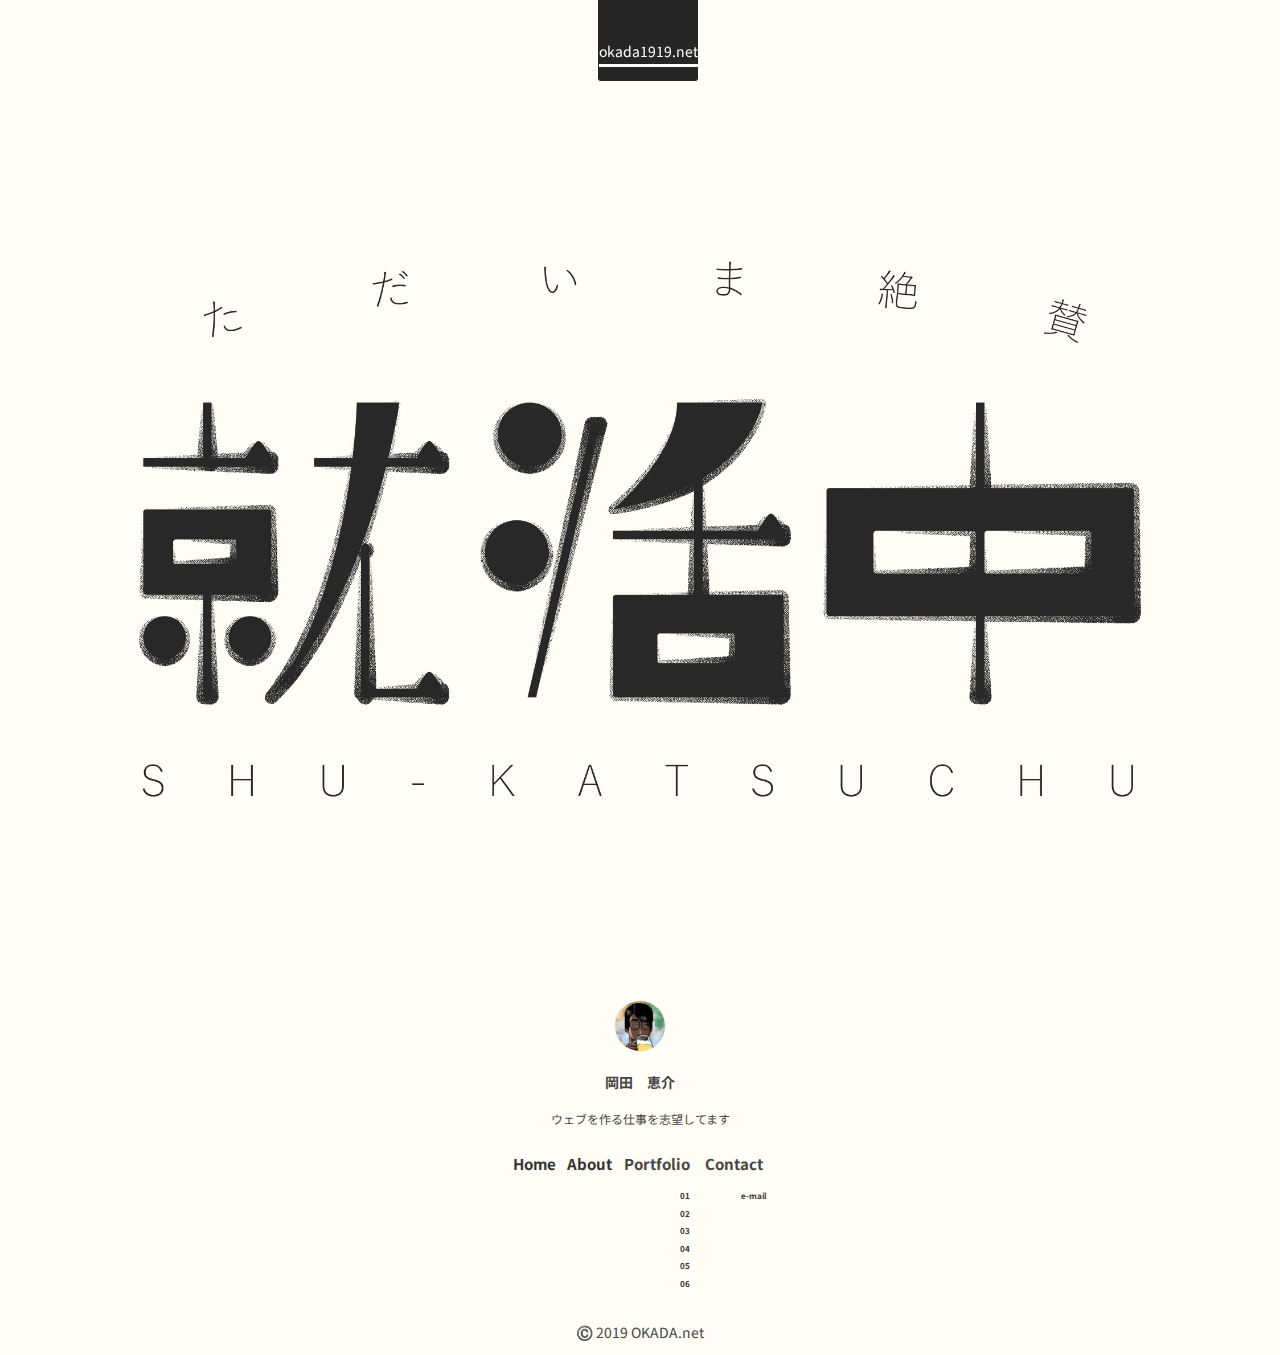
==== index.html @ 7669196c "update20191110" ====
<!DOCTYPE html>
<html lang="ja">
<head>
  <meta charset="UTF-8">
  <meta name="viewport" content="width=device-width, initial-scale=1.0">
  <meta http-equiv="X-UA-Compatible" content="ie=edge">
  <title>Document</title>
  <!--　google fontsのwebフォントへのリンク　-->
  <link href="https://fonts.googleapis.com/css?family=Noto+Sans+JP&display=swap" rel="stylesheet">
  <!--　stylesheetファイルへのリンク　-->
  <link href="style.css" rel="stylesheet">
</head>

<body>
  <header>
    <div id="site_icon">
      <span>
        <a href="https://okada1919.github.io">okada1919.net</a>
      </span>
    </div>
  </header>

  <div id="wrap">
    <div class="content">
      <section id="top">
        <img src="img/syuukatu.png" alt="ただいま、求職中！">
      </section>
      <section id="profile">
        <img class="icon" src="img/profile_1.jpg" alt="どうも僕です！">
        <h4>岡田　恵介</h4>
        <p class="caption">ウェブを作る仕事を志望してます</p>
      </section>
    </div>
    <nav>
      <section id="home">
        <h3><a href="index.html">Home</a></h3>
      </section>
      <section id="about">
        <h3><a href="about.html">About</a></h3>
      </section>
      <section id="portfolio">
        <h3>Portfolio</h3>
        <ul id="portfolio_matomari">
          <li><a href="portfolio_01.html">01</a></li>
          <li><a href="portfolio_02.html">02</a></li>
          <li><a href="portfolio_03.html">03</a></li>
          <li><a href="portfolio_04.html">04</a></li>
          <li><a href="portfolio_05.html">05</a></li>
          <li><a href="portfolio_06.html">06</a></li>
        </ul>
      </section>
      <section id="contact">
        <h3>Contact</h3>
        <ul id="contact_email">
          <li><a href="mailto:okdkisk@gmail.com">e-mail</a></li>
        </ul>
      </section>
    </nav>
  </div>

  <footer>
    <p>©️ 2019 OKADA.net</p>
  </footer>

</body>
</html>
---- style.css ----
@charset "UTF-8";

html {
  font-size: 10px;
  line-height: 1.75em;
  font-family: 'Noto Sans JP', sans-serif;
}

body {
  background: #fffdf5;
  color: #454545;
  font-size: 1.4rem;
  font-kerning: normal;
  text-align: center;
}

a {
  color: #333333;
  text-decoration: none;
}

a:visited {
  color: #333333;
}

a:hover {
  text-decoration: underline;
}

header {
  position: fixed;
  top: 0px;
  width: 100%;
  height: 2em;
  display: flex;
  flex-direction: row;
  justify-content: center;
  z-index: 1000;
}

#site_icon {
  position: absolute;
  display: flex;
  top: -8rem;
  width: 10rem;
  height: 16rem;
  color: white;
  flex-direction: row;
  justify-content: center;
  align-items: flex-end;
  border: 1px solid #fffdf5;
  background: black;
  z-index: 1000;
  border-radius: 0.25em;
  opacity: 0.85;
}

#site_icon span {
  margin-bottom: 1em;
  padding: 0.25em 0;
  border-bottom: 3px solid white;
}

#site_icon a {
  color: white;
  font-family: 'Noto Sans JP', sans-serif;
}

#wrap {
  width: 100%;
}

#top {
  margin-top: 10rem;
}

p.caption {
  font-size: 1.2rem;
}

ul {
  list-style: none;
}

nav h3 {
  font-size: 1.5rem;
}

nav li {
  font-size: 0.8rem;
}

nav {
  display: inline-block;  /*inline-blockにします*/
  font-weight: bold;  /*文字を太字に*/
}

#home {
  float: left;
  margin-right: 0.8em;
}

#about {
  float: left;
  margin-right: 0.8em;
}

#portfolio {
  float: left;
  margin-right: 0.8em;
}

#contact {
  float: left;
}

#portfolio_matomari {
  text-align: right;
}

#contact_email {
  text-align: right;
}

footer p{
  clear: left;
}

section #top {
  margin-left;
  margin-right: auto;
  max-width: 1000px;
}

#top img {
  width: 100% !important;
  height: auto !important;
  object-fit: contain;
}

section {
  align-items: center;
}

.icon {
  border-radius: 50%;
  border: 1px solid rgba(150,150,50,0.1);
}

#profile img {
  width: 5rem;
}
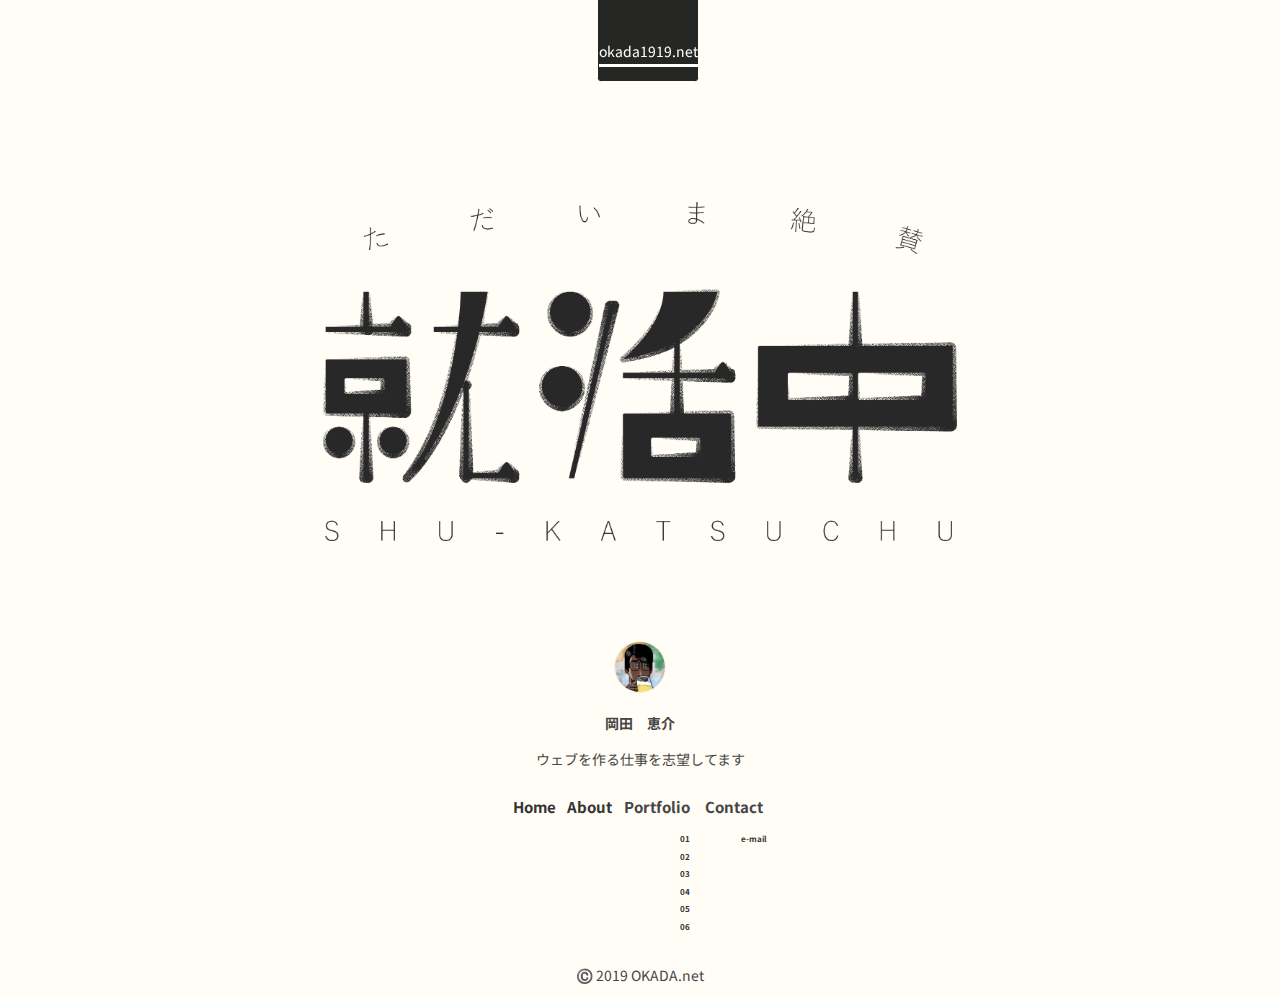
==== commit 559213a2: "update20191117" ====
--- a/index.html
+++ b/index.html
@@ -4,7 +4,7 @@
   <meta charset="UTF-8">
   <meta name="viewport" content="width=device-width, initial-scale=1.0">
   <meta http-equiv="X-UA-Compatible" content="ie=edge">
-  <title>Document</title>
+  <title>OKADA1919.net</title>
   <!--　google fontsのwebフォントへのリンク　-->
   <link href="https://fonts.googleapis.com/css?family=Noto+Sans+JP&display=swap" rel="stylesheet">
   <!--　stylesheetファイルへのリンク　-->
@@ -22,10 +22,10 @@
 
   <div id="wrap">
     <div class="content">
-      <section id="top">
+      <section class="top">
         <img src="img/syuukatu.png" alt="ただいま、求職中！">
       </section>
-      <section id="profile">
+      <section class="profile">
         <img class="icon" src="img/profile_1.jpg" alt="どうも僕です！">
         <h4>岡田　恵介</h4>
         <p class="caption">ウェブを作る仕事を志望してます</p>
--- a/style.css
+++ b/style.css
@@ -68,14 +68,11 @@
 
 #wrap {
   width: 100%;
-}
-
-#top {
   margin-top: 10rem;
 }
 
-p.caption {
-  font-size: 1.2rem;
+p .caption {
+  font-size: 1.5rem;
 }
 
 ul {
@@ -126,16 +123,15 @@
   clear: left;
 }
 
-section #top {
-  margin-left;
+.top {
+  margin-left: auto;
   margin-right: auto;
   max-width: 1000px;
 }
 
-#top img {
-  width: 100% !important;
+.top img {
+  width: 80% !important;
   height: auto !important;
-  object-fit: contain;
 }
 
 section {
@@ -143,10 +139,23 @@
 }
 
 .icon {
+  margin-top: -3rem;
   border-radius: 50%;
   border: 1px solid rgba(150,150,50,0.1);
 }
 
-#profile img {
+.profile img {
   width: 5rem;
 }
+
+.me {
+  margin-bottom: 1rem;
+  text-align: center;
+}
+
+.me p {
+  width: 80%;
+  max-width: 1000px;
+  margin-left: auto;
+  margin-right: auto;
+}
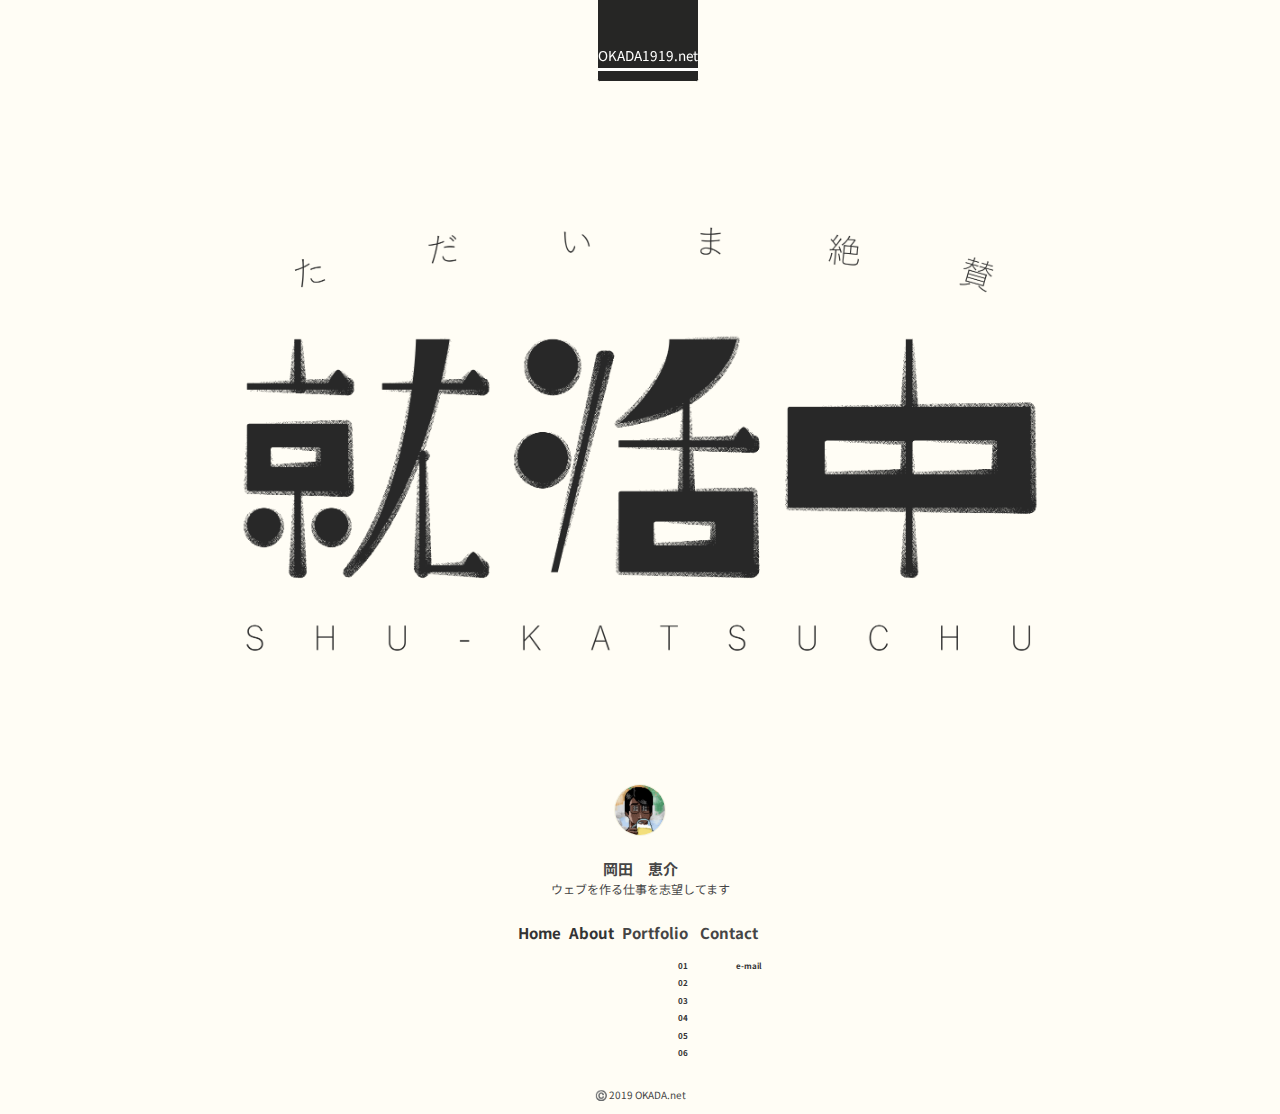
==== commit 6c22fdc1: "update20191118" ====
--- a/index.html
+++ b/index.html
@@ -15,7 +15,7 @@
   <header>
     <div id="site_icon">
       <span>
-        <a href="https://okada1919.github.io">okada1919.net</a>
+        <a href="https://okada1919.github.io">OKADA1919.net</a>
       </span>
     </div>
   </header>
--- a/style.css
+++ b/style.css
@@ -9,7 +9,6 @@
 body {
   background: #fffdf5;
   color: #454545;
-  font-size: 1.4rem;
   font-kerning: normal;
   text-align: center;
 }
@@ -63,6 +62,7 @@
 
 #site_icon a {
   color: white;
+  font-size: 1.35rem;
   font-family: 'Noto Sans JP', sans-serif;
 }
 
@@ -71,8 +71,18 @@
   margin-top: 10rem;
 }
 
-p .caption {
+.profile h4 {
   font-size: 1.5rem;
+  margin-bottom: -1rem;
+}
+
+.me h4 {
+  font-size: 1.5rem;
+  margin-bottom: -1rem;
+}
+
+.caption {
+  font-size: 1.2rem;
 }
 
 ul {
@@ -126,12 +136,12 @@
 .top {
   margin-left: auto;
   margin-right: auto;
-  max-width: 1000px;
 }
 
 .top img {
-  width: 80% !important;
+  width: 100% !important;
   height: auto !important;
+  max-width: 1000px;
 }
 
 section {
@@ -154,7 +164,6 @@
 }
 
 .me p {
-  width: 80%;
   max-width: 1000px;
   margin-left: auto;
   margin-right: auto;
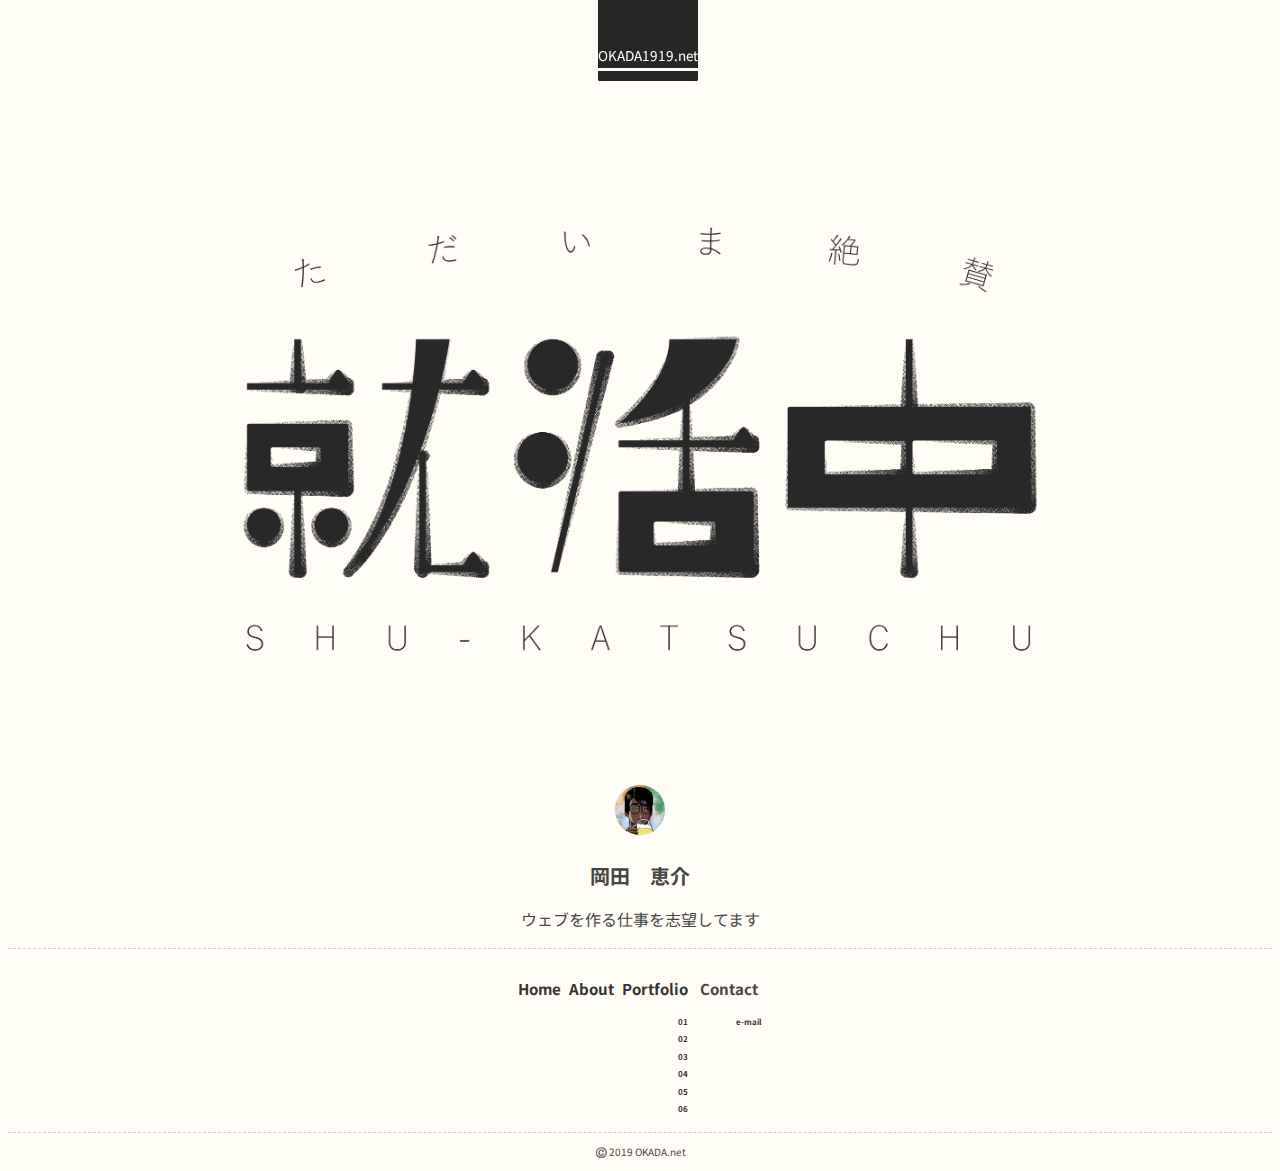
==== commit 09af4811: "update20191125" ====
--- a/index.html
+++ b/index.html
@@ -39,7 +39,7 @@
         <h3><a href="about.html">About</a></h3>
       </section>
       <section id="portfolio">
-        <h3>Portfolio</h3>
+        <h3><a href="portfolio.html">Portfolio</a></h3>
         <ul id="portfolio_matomari">
           <li><a href="portfolio_01.html">01</a></li>
           <li><a href="portfolio_02.html">02</a></li>
--- a/style.css
+++ b/style.css
@@ -72,17 +72,25 @@
 }
 
 .profile h4 {
-  font-size: 1.5rem;
+  font-size: 2rem;
   margin-bottom: -1rem;
+      padding-bottom: 2rem;
 }
 
 .me h4 {
-  font-size: 1.5rem;
+  font-size: 2rem;
   margin-bottom: -1rem;
+    padding-bottom: 2rem;
 }
 
 .caption {
-  font-size: 1.2rem;
+  font-size: 1.6rem;
+  border-bottom: 1px dashed #cccccc;
+  padding-bottom: 2rem;
+}
+
+footer {
+  border-top: 1px dashed #cccccc;
 }
 
 ul {
@@ -167,4 +175,5 @@
   max-width: 1000px;
   margin-left: auto;
   margin-right: auto;
+  text-align: left;
 }
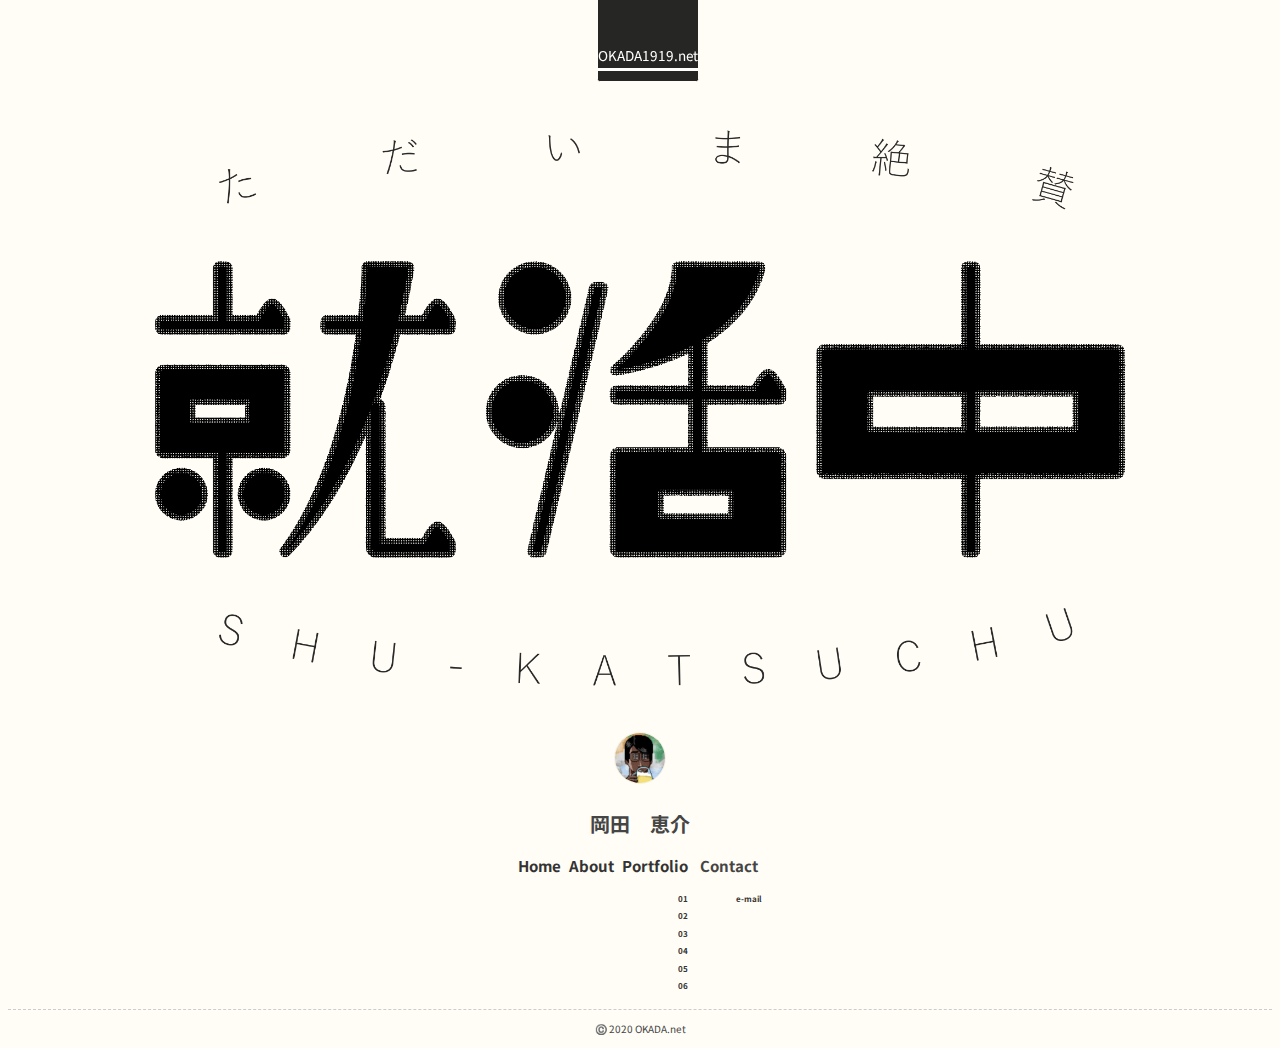
==== commit 5cb837e6: "update_1019" ====
--- a/index.html
+++ b/index.html
@@ -28,7 +28,7 @@
       <section class="profile">
         <img class="icon" src="img/profile_1.jpg" alt="どうも僕です！">
         <h4>岡田　恵介</h4>
-        <p class="caption">ウェブを作る仕事を志望してます</p>
+      <!--  <p class="caption">ウェブを作る仕事を志望してます</p> -->
       </section>
     </div>
     <nav>
@@ -59,7 +59,7 @@
   </div>
 
   <footer>
-    <p>©️ 2019 OKADA.net</p>
+    <p>©️ 2020 OKADA.net</p>
   </footer>
 
 </body>
--- a/style.css
+++ b/style.css
@@ -1,179 +1,226 @@
-@charset "UTF-8";
-
-html {
-  font-size: 10px;
-  line-height: 1.75em;
-  font-family: 'Noto Sans JP', sans-serif;
-}
-
-body {
-  background: #fffdf5;
-  color: #454545;
-  font-kerning: normal;
-  text-align: center;
-}
-
-a {
-  color: #333333;
-  text-decoration: none;
-}
-
-a:visited {
-  color: #333333;
-}
-
-a:hover {
-  text-decoration: underline;
-}
-
-header {
-  position: fixed;
-  top: 0px;
-  width: 100%;
-  height: 2em;
-  display: flex;
-  flex-direction: row;
-  justify-content: center;
-  z-index: 1000;
-}
-
-#site_icon {
-  position: absolute;
-  display: flex;
-  top: -8rem;
-  width: 10rem;
-  height: 16rem;
-  color: white;
-  flex-direction: row;
-  justify-content: center;
-  align-items: flex-end;
-  border: 1px solid #fffdf5;
-  background: black;
-  z-index: 1000;
-  border-radius: 0.25em;
-  opacity: 0.85;
-}
-
-#site_icon span {
-  margin-bottom: 1em;
-  padding: 0.25em 0;
-  border-bottom: 3px solid white;
-}
-
-#site_icon a {
-  color: white;
-  font-size: 1.35rem;
-  font-family: 'Noto Sans JP', sans-serif;
-}
-
-#wrap {
-  width: 100%;
-  margin-top: 10rem;
-}
-
-.profile h4 {
-  font-size: 2rem;
-  margin-bottom: -1rem;
-      padding-bottom: 2rem;
-}
-
-.me h4 {
-  font-size: 2rem;
-  margin-bottom: -1rem;
-    padding-bottom: 2rem;
-}
-
-.caption {
-  font-size: 1.6rem;
-  border-bottom: 1px dashed #cccccc;
-  padding-bottom: 2rem;
-}
-
-footer {
-  border-top: 1px dashed #cccccc;
-}
-
-ul {
-  list-style: none;
-}
-
-nav h3 {
-  font-size: 1.5rem;
-}
-
-nav li {
-  font-size: 0.8rem;
-}
-
-nav {
-  display: inline-block;  /*inline-blockにします*/
-  font-weight: bold;  /*文字を太字に*/
-}
-
-#home {
-  float: left;
-  margin-right: 0.8em;
-}
-
-#about {
-  float: left;
-  margin-right: 0.8em;
-}
-
-#portfolio {
-  float: left;
-  margin-right: 0.8em;
-}
-
-#contact {
-  float: left;
-}
-
-#portfolio_matomari {
-  text-align: right;
-}
-
-#contact_email {
-  text-align: right;
-}
-
-footer p{
-  clear: left;
-}
-
-.top {
-  margin-left: auto;
-  margin-right: auto;
-}
-
-.top img {
-  width: 100% !important;
-  height: auto !important;
-  max-width: 1000px;
-}
-
-section {
-  align-items: center;
-}
-
-.icon {
-  margin-top: -3rem;
-  border-radius: 50%;
-  border: 1px solid rgba(150,150,50,0.1);
-}
-
-.profile img {
-  width: 5rem;
-}
-
-.me {
-  margin-bottom: 1rem;
-  text-align: center;
-}
-
-.me p {
-  max-width: 1000px;
-  margin-left: auto;
-  margin-right: auto;
-  text-align: left;
-}
+@charset "UTF-8";
+
+html {
+  font-size: 10px;
+  line-height: 1.75em;
+  font-family: 'Noto Sans JP', sans-serif;
+}
+
+body {
+  background: #fffdf5;
+  color: #454545;
+  font-kerning: normal;
+  text-align: center;
+}
+
+a {
+  color: #333333;
+  text-decoration: none;
+}
+
+a:visited {
+  color: #333333;
+}
+
+a:hover {
+  text-decoration: underline;
+}
+
+header {
+  position: fixed;
+  top: 0px;
+  width: 100%;
+  height: 2em;
+  display: flex;
+  flex-direction: row;
+  justify-content: center;
+  z-index: 1000;
+}
+
+#site_icon {
+  position: absolute;
+  display: flex;
+  top: -8rem;
+  width: 10rem;
+  height: 16rem;
+  color: white;
+  flex-direction: row;
+  justify-content: center;
+  align-items: flex-end;
+  border: 1px solid #fffdf5;
+  background: black;
+  z-index: 1000;
+  border-radius: 0.25em;
+  opacity: 0.85;
+}
+
+#site_icon span {
+  margin-bottom: 1em;
+  padding: 0.25em 0;
+  border-bottom: 3px solid white;
+}
+
+#site_icon a {
+  color: white;
+  font-size: 1.35rem;
+  font-family: 'Noto Sans JP', sans-serif;
+}
+
+#wrap {
+  width: 100%;
+  margin-top: 10rem;
+}
+
+.profile h4 {
+  font-size: 2rem;
+  margin-bottom: -1rem;
+  padding-bottom: 2rem;
+}
+
+.me h4 {
+  font-size: 2rem;
+  margin-bottom: -1rem;
+  padding-bottom: 2rem;
+}
+
+.caption {
+  font-size: 1.6rem;
+  border-bottom: 1px dashed #cccccc;
+  padding-bottom: 2rem;
+}
+
+footer {
+  border-top: 1px dashed #cccccc;
+}
+
+ul {
+  list-style: none;
+}
+
+nav h3 {
+  font-size: 1.5rem;
+}
+
+nav li {
+  font-size: 0.8rem;
+}
+
+nav {
+  display: inline-block;  /*inline-blockにします*/
+  font-weight: bold;  /*文字を太字に*/
+}
+
+#home {
+  float: left;
+  margin-right: 0.8em;
+}
+
+#about {
+  float: left;
+  margin-right: 0.8em;
+}
+
+#portfolio {
+  float: left;
+  margin-right: 0.8em;
+}
+
+#contact {
+  float: left;
+}
+
+#portfolio_matomari {
+  text-align: right;
+}
+
+#contact_email {
+  text-align: right;
+}
+
+footer p{
+  clear: left;
+}
+
+.top {
+  margin-left: auto;
+  margin-right: auto;
+}
+
+.top img {
+  width: 100% !important;
+  height: auto !important;
+  max-width: 1000px;
+}
+
+section {
+  align-items: center;
+}
+
+.icon {
+  margin-top: 1rem;
+  border-radius: 50%;
+  border: 1px solid rgba(150,150,50,0.1);
+}
+
+.profile img {
+  width: 5rem;
+}
+
+.me {
+  margin-bottom: 1rem;
+  text-align: center;
+}
+
+.me p {
+  max-width: 1000px;
+  margin-left: auto;
+  margin-right: auto;
+  text-align: left;
+}
+
+#container {
+  display: grid;
+  grid-template-rows: 1fr 1fr;
+  grid-template-columns: 1fr 1fr 1fr;
+  column-gap: 15px;
+  row-gap: 1em;
+  max-width: 1000px;
+  margin-left: auto;
+  margin-right: auto;
+}
+
+#item_1 img {
+  background-color: #FF0000;
+  max-width: 100%;
+  height: auto;
+}
+
+#item_2 img {
+  background-color: #FFFF00;
+  max-width: 100%;
+  height: auto;
+}
+
+#item_3 img {
+  background-color: #00FF00;
+  max-width: 100%;
+  height: auto;
+}
+
+#item_4 img {
+  background-color: #00FFFF;
+  max-width: 100%;
+  height: auto;
+}
+
+#item_5 img {
+  background-color: #0000FF;
+  max-width: 100%;
+  height: auto;
+}
+
+#item_6 img {
+  background-color: #FF00FF;
+  max-width: 100%;
+  height: auto;
+}
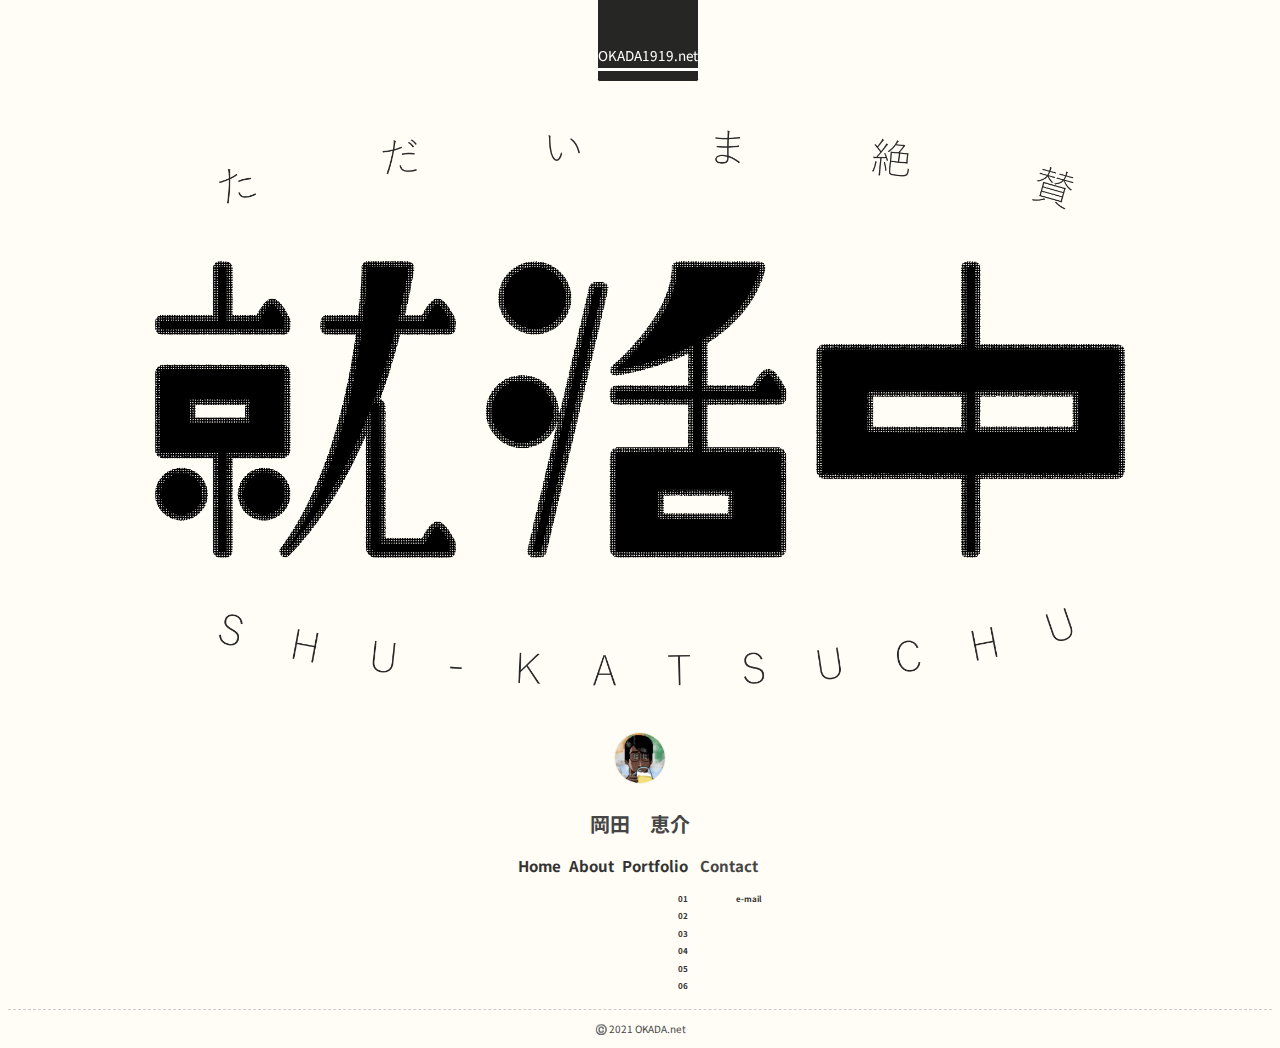
==== commit 17a0b46d: "update" ====
--- a/index.html
+++ b/index.html
@@ -59,7 +59,7 @@
   </div>
 
   <footer>
-    <p>©️ 2020 OKADA.net</p>
+    <p>©️ 2021 OKADA.net</p>
   </footer>
 
 </body>
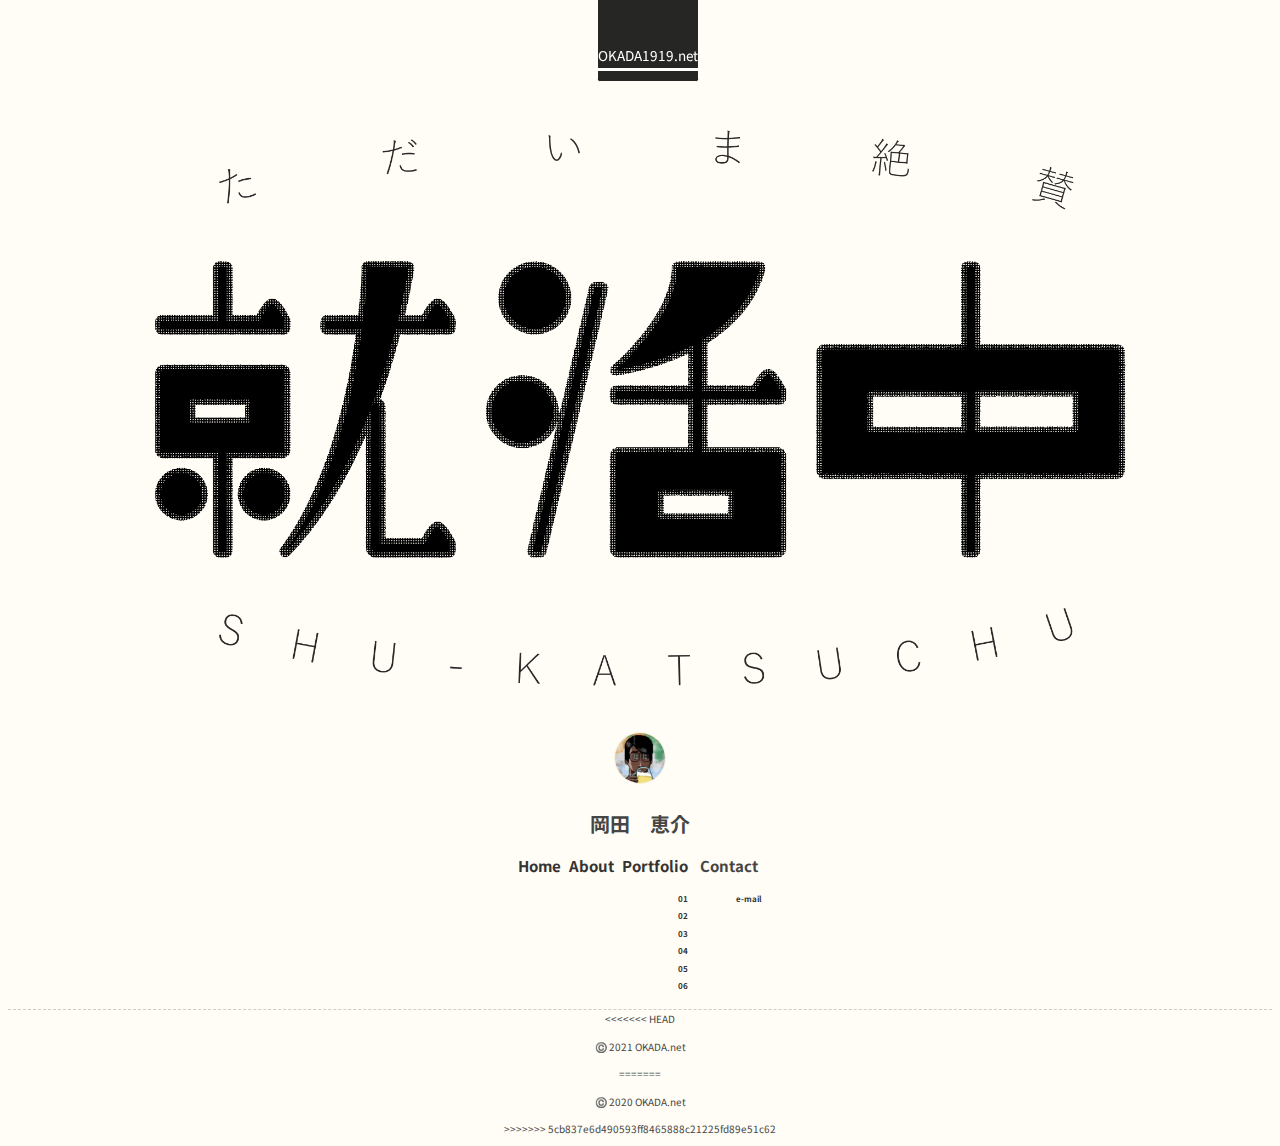
==== commit ffed5a23: "Merge branch 'master' of github.com:OKADA1919/OKADA1919.github.io" ====
--- a/index.html
+++ b/index.html
@@ -59,7 +59,11 @@
   </div>
 
   <footer>
+<<<<<<< HEAD
     <p>©️ 2021 OKADA.net</p>
+=======
+    <p>©️ 2020 OKADA.net</p>
+>>>>>>> 5cb837e6d490593ff8465888c21225fd89e51c62
   </footer>
 
 </body>
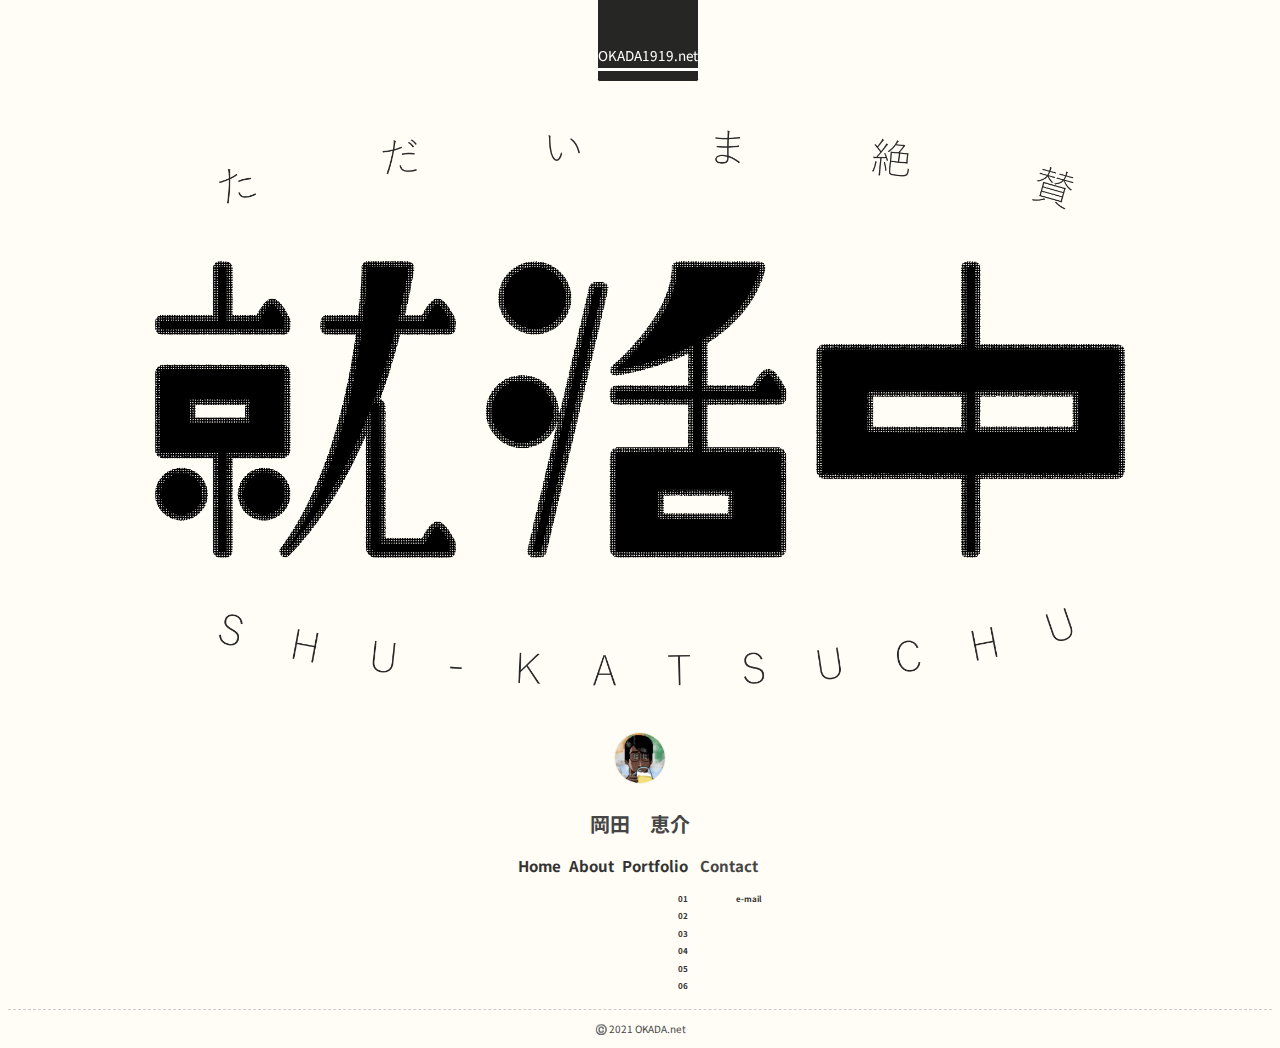
==== commit db285e68: "update" ====
--- a/index.html
+++ b/index.html
@@ -59,11 +59,7 @@
   </div>
 
   <footer>
-<<<<<<< HEAD
     <p>©️ 2021 OKADA.net</p>
-=======
-    <p>©️ 2020 OKADA.net</p>
->>>>>>> 5cb837e6d490593ff8465888c21225fd89e51c62
   </footer>
 
 </body>
